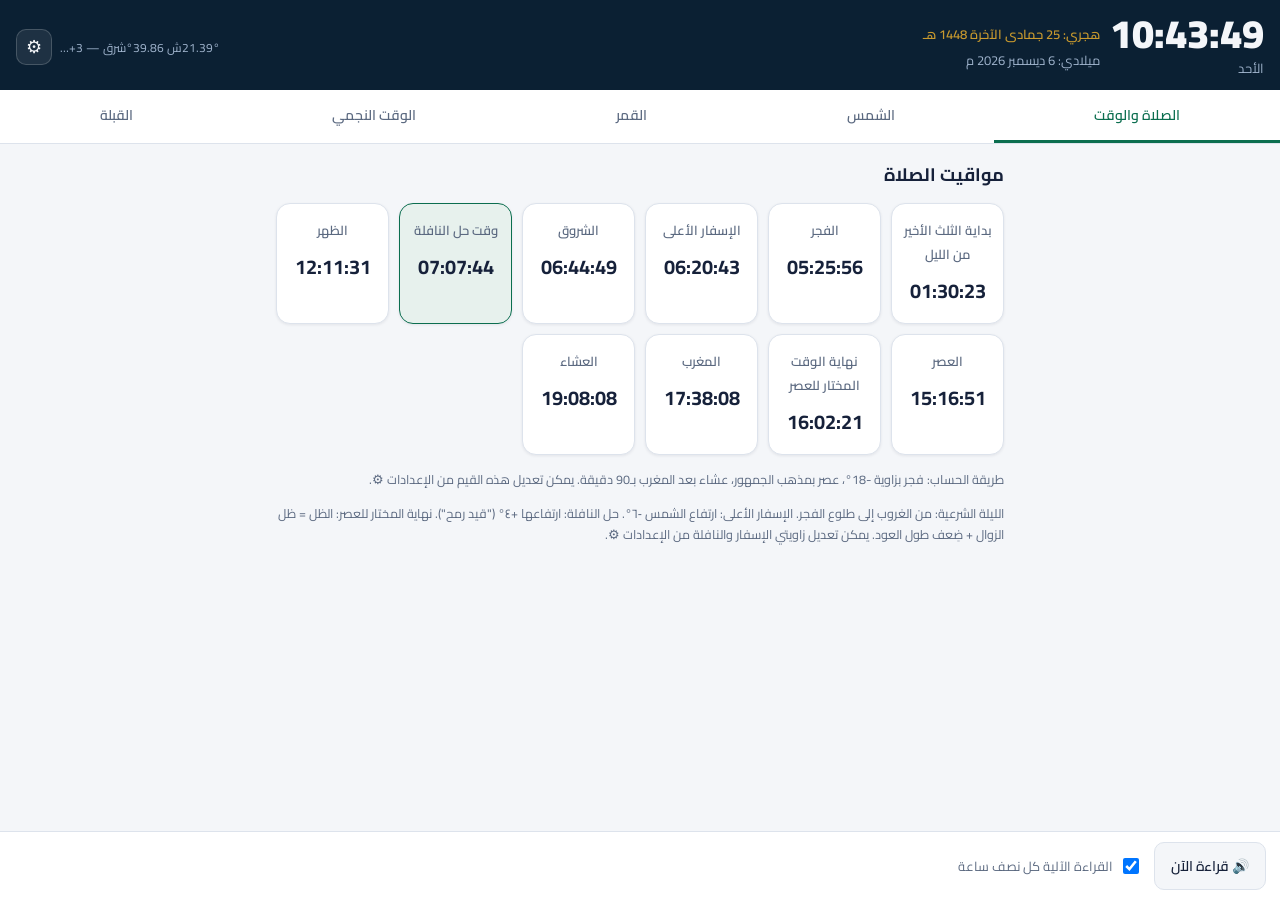
==== index.html @ d1605972 "Adopt true/sidereal zodiac sign, reorder sun/moon/prayer/qibla fields Per user feedback comparing ag" ====
<!doctype html>
<html lang="ar" dir="rtl">
<head>
<meta charset="utf-8">
<meta name="viewport" content="width=device-width, initial-scale=1, viewport-fit=cover">
<meta name="theme-color" content="#0b2033">
<title>الحاسبة الفلكية الشرعية</title>
<link rel="manifest" href="manifest.webmanifest">
<link rel="icon" href="public/icon-512.png" sizes="512x512" type="image/png">
<link rel="icon" href="public/icon-192.png" sizes="192x192" type="image/png">
<link rel="icon" href="public/icon.svg" type="image/svg+xml">
<link rel="apple-touch-icon" href="public/icon-192.png">
<link rel="preconnect" href="https://fonts.googleapis.com">
<link rel="preconnect" href="https://fonts.gstatic.com" crossorigin>
<link href="https://fonts.googleapis.com/css2?family=Cairo:wght@400;600;700;900&display=swap" rel="stylesheet">
<link rel="stylesheet" href="src/ui/styles.css">
</head>
<body>

<header class="app-header">
  <div class="clock-block">
    <div id="clockNow" class="clock-now">--:--:--</div>
    <div id="weekdayNow" class="weekday-now">—</div>
  </div>
  <div class="dates-block">
    <div id="hijriNow" class="date-line hijri">هجري: —</div>
    <div id="gregorianNow" class="date-line gregorian">ميلادي: —</div>
  </div>
  <div class="header-actions">
    <div id="locationSummary" class="location-summary" data-i18n-attr="title:header.locationTitle" title="الموقع الحالي">—</div>
    <button id="btnSettings" class="icon-btn" data-i18n-attr="aria-label:header.settingsTitle,title:header.settingsTitle" aria-label="الإعدادات" title="الإعدادات">⚙</button>
  </div>
</header>

<nav class="tabs" role="tablist">
  <button class="tab-btn active" data-tab="tab-time" role="tab" aria-selected="true" data-i18n="tabs.time">الصلاة والوقت</button>
  <button class="tab-btn" data-tab="tab-sun" role="tab" aria-selected="false" data-i18n="tabs.sun">الشمس</button>
  <button class="tab-btn" data-tab="tab-moon" role="tab" aria-selected="false" data-i18n="tabs.moon">القمر</button>
  <button class="tab-btn" data-tab="tab-sidereal" role="tab" aria-selected="false" data-i18n="tabs.sidereal">الوقت النجمي</button>
  <button class="tab-btn" data-tab="tab-qibla" role="tab" aria-selected="false" data-i18n="tabs.qibla">القبلة</button>
</nav>

<main>

  <section id="tab-time" class="tab-panel active">
    <h2 class="panel-title" data-i18n="prayer.panelTitle">مواقيت الصلاة</h2>
    <div id="prayerGrid" class="prayer-grid">
      <div class="prayer-card" data-k="lastThird"><span class="pname" data-i18n="prayer.lastThirdLabel">بداية الثلث الأخير من الليل</span><span class="ptime">—</span></div>
      <div class="prayer-card" data-k="fajr"><span class="pname" data-i18n="prayer.fajr">الفجر</span><span class="ptime">—</span></div>
      <div class="prayer-card" data-k="isfarAla"><span class="pname" data-i18n="prayer.isfarAlaLabel">الإسفار الأعلى</span><span class="ptime">—</span></div>
      <div class="prayer-card" data-k="sunrise"><span class="pname" data-i18n="prayer.sunrise">الشروق</span><span class="ptime">—</span></div>
      <div class="prayer-card" data-k="nafl"><span class="pname" data-i18n="prayer.naflLabel">وقت حل النافلة</span><span class="ptime">—</span></div>
      <div class="prayer-card" data-k="dhuhr"><span class="pname" data-i18n="prayer.dhuhr">الظهر</span><span class="ptime">—</span></div>
      <div class="prayer-card" data-k="asr"><span class="pname" data-i18n="prayer.asr">العصر</span><span class="ptime">—</span></div>
      <div class="prayer-card" data-k="asrMukhtarEnd"><span class="pname" data-i18n="prayer.asrMukhtarEndLabel">نهاية الوقت المختار للعصر</span><span class="ptime">—</span></div>
      <div class="prayer-card" data-k="maghrib"><span class="pname" data-i18n="prayer.maghrib">المغرب</span><span class="ptime">—</span></div>
      <div class="prayer-card" data-k="isha"><span class="pname" data-i18n="prayer.isha">العشاء</span><span class="ptime">—</span></div>
    </div>
    <p class="hint" id="prayerHintText">—</p>
    <p class="hint" data-i18n="prayer.extraHint">الليلة الشرعية: من الغروب إلى طلوع الفجر. الإسفار الأعلى: ارتفاع الشمس ‑٦°. حل النافلة: ارتفاعها +٤° ("قيد رمح"). نهاية المختار للعصر: الظل = ظل الزوال + ضِعف طول العود. يمكن تعديل زاويتي الإسفار والنافلة من الإعدادات ⚙.</p>
  </section>

  <section id="tab-sun" class="tab-panel">
    <h2 class="panel-title" data-i18n="sun.panelTitle">بيانات الشمس</h2>

    <div class="data-group">
      <h3 data-i18n="sun.eclGroupTitle">الإحداثيات البروجية (السماوية)</h3>
      <div class="kv"><span data-i18n="common.eclLon">الطول البروجي</span><b data-f="sun.ecl.lon">—</b></div>
      <div class="kv"><span data-i18n="common.distFromEarth">البعد عن الأرض</span><b data-f="sun.ecl.dist">—</b></div>
    </div>

    <div class="data-group">
      <h3 data-i18n="common.zodiacGroupTitle">البرج والمنزلة</h3>
      <div class="kv"><span data-i18n="common.degreeInSignLabel">الدرجة في البرج</span><b data-f="sun.zodiacDeg">—</b></div>
      <div class="kv"><span data-i18n="common.zodiacSignLabel">البرج</span><b data-f="sun.zodiacSign">—</b></div>
      <div class="kv"><span data-i18n="common.degreeInManzilLabel">الدرجة في المنزلة</span><b data-f="sun.manzilDeg">—</b></div>
      <div class="kv"><span data-i18n="common.manzilLabel">المنزلة</span><b data-f="sun.manzil">—</b></div>
    </div>

    <div class="data-group">
      <h3 data-i18n="common.eqGroupTitle">الإحداثيات الاستوائية</h3>
      <div class="kv"><span data-i18n="common.ra">المطلع المستقيم</span><b data-f="sun.eq.ra">—</b></div>
      <div class="kv"><span data-i18n="common.dec">الميل</span><b data-f="sun.eq.dec">—</b></div>
    </div>

    <div class="data-group">
      <h3 data-i18n="common.hzGroupTitle">الإحداثيات الأفقية (الآن)</h3>
      <div class="kv"><span data-i18n="common.altitude">الارتفاع</span><b data-f="sun.hz.alt">—</b></div>
      <div class="kv"><span data-i18n="common.azimuth">السمت</span><b data-f="sun.hz.az">—</b></div>
      <div class="kv"><span data-i18n="common.hourAngle">الزاوية الساعية</span><b data-f="sun.hz.ha">—</b></div>
    </div>

    <div class="data-group">
      <h3 data-i18n="sun.rtsGroupTitle">الشروق والزوال والغروب</h3>
      <div class="kv"><span data-i18n="common.rise">الشروق</span><b data-f="sun.rts.rise">—</b></div>
      <div class="kv"><span data-i18n="common.transit">الزوال</span><b data-f="sun.rts.transit">—</b></div>
      <div class="kv"><span data-i18n="common.set">الغروب</span><b data-f="sun.rts.set">—</b></div>
    </div>

    <div class="data-group">
      <h3 id="sunShadowGroupTitle">—</h3>
      <div class="kv"><span data-i18n="sun.shadowZawalLabel">ظل الزوال</span><b data-f="sun.shadowZawal">—</b></div>
      <div class="kv"><span data-i18n="sun.shadowNowLabel">ظل الوقت الحالي</span><b data-f="sun.shadowNow">—</b></div>
      <div class="kv"><span data-i18n="sun.shadowAzimuthNowLabel">سمت الظل الآن</span><b data-f="sun.shadowAzimuthNow">—</b></div>
    </div>

    <div class="data-group">
      <h3 data-i18n="sun.dayNightGroupTitle">طول النهار والليل</h3>
      <div class="kv"><span data-i18n="sun.dayLenLabel">طول النهار</span><b data-f="sun.dayLen">—</b></div>
      <div class="kv"><span data-i18n="sun.nightLenLabel">طول الليل</span><b data-f="sun.nightLen">—</b></div>
    </div>
  </section>

  <section id="tab-moon" class="tab-panel">
    <h2 class="panel-title" data-i18n="moon.panelTitle">بيانات القمر</h2>

    <div class="data-group">
      <h3 data-i18n="moon.eclGroupTitle">الإحداثيات البروجية</h3>
      <div class="kv"><span data-i18n="common.eclLon">الطول البروجي</span><b data-f="moon.ecl.lon">—</b></div>
      <div class="kv"><span data-i18n="moon.eclLatLabel">العرض البروجي</span><b data-f="moon.ecl.lat">—</b></div>
    </div>

    <div class="data-group">
      <h3 data-i18n="common.zodiacGroupTitle">البرج والمنزلة</h3>
      <div class="kv"><span data-i18n="common.degreeInSignLabel">الدرجة في البرج</span><b data-f="moon.zodiacDeg">—</b></div>
      <div class="kv"><span data-i18n="common.zodiacSignLabel">البرج</span><b data-f="moon.zodiacSign">—</b></div>
      <div class="kv"><span data-i18n="common.degreeInManzilLabel">الدرجة في المنزلة</span><b data-f="moon.manzilDeg">—</b></div>
      <div class="kv"><span data-i18n="common.manzilLabel">المنزلة</span><b data-f="moon.manzil">—</b></div>
    </div>

    <div class="data-group">
      <h3 data-i18n="common.eqGroupTitle">الإحداثيات الاستوائية</h3>
      <div class="kv"><span data-i18n="common.ra">المطلع المستقيم</span><b data-f="moon.eq.ra">—</b></div>
      <div class="kv"><span data-i18n="common.dec">الميل</span><b data-f="moon.eq.dec">—</b></div>
    </div>

    <div class="data-group">
      <h3 data-i18n="common.hzGroupTitle">الإحداثيات الأفقية (الآن)</h3>
      <div class="kv"><span data-i18n="common.altitude">الارتفاع</span><b data-f="moon.hz.alt">—</b></div>
      <div class="kv"><span data-i18n="common.azimuth">السمت</span><b data-f="moon.hz.az">—</b></div>
      <div class="kv"><span data-i18n="common.hourAngle">الزاوية الساعية</span><b data-f="moon.hz.ha">—</b></div>
    </div>

    <div class="data-group">
      <h3 data-i18n="moon.rtsGroupTitle">الشروق والعبور والغروب</h3>
      <div class="kv"><span data-i18n="common.rise">الشروق</span><b data-f="moon.rts.rise">—</b></div>
      <div class="kv"><span data-i18n="moon.transit">العبور</span><b data-f="moon.rts.transit">—</b></div>
      <div class="kv"><span data-i18n="common.set">الغروب</span><b data-f="moon.rts.set">—</b></div>
    </div>

    <div class="data-group">
      <h3 data-i18n="moon.miscGroupTitle">المطال والعمر والبعد والطور</h3>
      <div class="kv"><span data-i18n="moon.elongLabel">المطال (عن الشمس)</span><b data-f="moon.elong">—</b></div>
      <div class="kv"><span data-i18n="moon.ageLabel">العمر</span><b data-f="moon.age">—</b></div>
      <div class="kv"><span data-i18n="common.distFromEarth">البعد عن الأرض</span><b data-f="moon.dist">—</b></div>
      <div class="kv"><span data-i18n="moon.phaseLabel">الطور الحالي</span><b data-f="moon.phase">—</b></div>
      <div class="kv"><span data-i18n="moon.illumLabel">نسبة الإضاءة</span><b data-f="moon.illum">—</b></div>
    </div>

    <div class="data-group">
      <h3 data-i18n="moon.nextNewGroupTitle">الاقتران القادم (المحاق)</h3>
      <div class="kv"><span data-i18n="moon.nextNewUtcLabel">بالتوقيت العالمي UTC</span><b data-f="moon.nextNewUtc">—</b></div>
      <div class="kv"><span data-i18n="moon.nextNewLocalLabel">بالتوقيت المحلي</span><b data-f="moon.nextNewLocal">—</b></div>
    </div>
  </section>

  <section id="tab-sidereal" class="tab-panel">
    <h2 class="panel-title" data-i18n="sidereal.panelTitle">الوقت النجمي</h2>
    <div class="data-group">
      <div class="kv"><span data-i18n="sidereal.gst0Label">GST0 — الوقت النجمي بغرينتش عند 0 سا عالمي</span><b data-f="sid.gst0">—</b></div>
      <div class="kv"><span data-i18n="sidereal.gstLabel">GST — الوقت النجمي بغرينتش الآن</span><b data-f="sid.gst">—</b></div>
      <div class="kv"><span data-i18n="sidereal.lstLabel">LST — الوقت النجمي المحلي</span><b data-f="sid.lst">—</b></div>
    </div>
    <p class="hint" data-i18n="sidereal.hint">GST0 يُحسب عند منتصف الليل بالتوقيت العالمي لليوم الحالي، وGST هو امتداده الدائر مع الزمن الآن بغرينتش، وLST هو GST مضافا إليه خط طول موقعكم شرقا (بالساعات).</p>
  </section>

  <section id="tab-qibla" class="tab-panel">
    <h2 class="panel-title" data-i18n="qibla.panelTitle">اتجاه القبلة</h2>

    <div class="data-group">
      <h3 data-i18n="qibla.azimuthGroupTitle">سمت القبلة من موقعكم</h3>
      <div class="kv"><span data-i18n="qibla.azimuthLabel">سمت القبلة</span><b data-f="qibla.azimuth">—</b></div>
      <div class="kv"><span data-i18n="qibla.directionLabel">جهة القبلة</span><b data-f="qibla.direction">—</b></div>
    </div>

    <div class="data-group">
      <h3 data-i18n="qibla.alignmentGroupTitle">محاذاة الشمس أو الظل للقبلة اليوم</h3>
      <div class="kv"><span data-i18n="qibla.altitudeAtFacingLabel">ارتفاع الشمس عند الاستقبال</span><b data-f="qibla.altitudeAtFacing">—</b></div>
      <div class="kv"><span data-i18n="qibla.sunTowardLabel">وقت اتجاه الشمس نحو القبلة</span><b data-f="qibla.sunToward">—</b></div>
      <div class="kv"><span data-i18n="qibla.shadowTowardLabel">وقت اتجاه الظل نحو القبلة</span><b data-f="qibla.shadowToward">—</b></div>
    </div>
    <p class="hint" data-i18n="qibla.hint">سمت القبلة محسوب بالصيغة الكروية الدقيقة (دائرة عظمى)، لا بخط مستقيم على خريطة مسطَّحة. محاذاة الظل تعني أن ظل أي عمود عمودي يشير تماما نحو القبلة في تلك اللحظة؛ ومحاذاة الشمس تعني أنها هي نفسها في اتجاه القبلة تماما. قد لا تقع إحداهما أو كلتاهما في بعض الأيام بحسب خط العرض والفصل.</p>
  </section>

</main>

<footer class="app-footer">
  <button id="btnSpeakNow" class="action-btn" data-i18n="footer.speakNow">🔊 قراءة الآن</button>
  <label class="switch-label">
    <input type="checkbox" id="chkAutoRead" checked>
    <span data-i18n="footer.autoRead">القراءة الآلية كل نصف ساعة</span>
  </label>
  <span id="readerStatus" class="reader-status"></span>
</footer>

<!-- نافذة الإعدادات -->
<div id="settingsModal" class="modal-overlay hidden">
  <div class="modal-box">
    <h2 data-i18n="settings.title">الإعدادات</h2>

    <h3 data-i18n="settings.languageHeading">اللغة</h3>
    <div class="radio-row">
      <label><input type="radio" name="uiLang" value="ar" checked> العربية</label>
      <label><input type="radio" name="uiLang" value="fr"> Français</label>
    </div>

    <h3 data-i18n="settings.locationHeading">الموقع الجغرافي</h3>
    <div class="radio-row">
      <label><input type="radio" name="locMode" value="auto" checked> <span data-i18n="settings.locModeAuto">تحديد تلقائي</span></label>
      <label><input type="radio" name="locMode" value="manual"> <span data-i18n="settings.locModeManual">إدخال يدوي</span></label>
    </div>

    <div id="locAutoBlock">
      <button id="btnDetectLocation" class="action-btn" data-i18n="settings.detectLocationBtn">📍 تحديد الموقع تلقائيا</button>
      <p id="autoLocResult" class="hint"></p>
    </div>

    <div id="locManualBlock" class="hidden">
      <div class="field-row">
        <label data-i18n="settings.latLabel">خط العرض (شمالا +، جنوبا -)</label>
        <div class="signed-input-row">
          <button type="button" class="sign-toggle" data-for="inLat" aria-label="تبديل موجب/سالب">+</button>
          <input type="text" inputmode="decimal" pattern="-?[0-9]*\.?[0-9]*" class="signed-decimal" id="inLat" value="21.3891">
        </div>
      </div>
      <div class="field-row">
        <label data-i18n="settings.lonLabel">خط الطول (شرقا +، غربا -)</label>
        <div class="signed-input-row">
          <button type="button" class="sign-toggle" data-for="inLon" aria-label="تبديل موجب/سالب">+</button>
          <input type="text" inputmode="decimal" pattern="-?[0-9]*\.?[0-9]*" class="signed-decimal" id="inLon" value="39.8579">
        </div>
      </div>
    </div>

    <!-- المنطقة الزمنية: قسم مستقل تماما عن قسم الموقع الجغرافي أعلاه (تلقائيا كان أو يدويا) -
         تُضبط دائما يدويا هنا بصرف النظر عن نجاح أو فشل تحديد الموقع تلقائيا، بناء على طلب
         صريح بفصل الاثنين؛ انظر التعليق في app.js عند applyDetectedPosition(). -->
    <h3 data-i18n="settings.tzHeading">المنطقة الزمنية</h3>
    <p class="hint" data-i18n="settings.tzIndependenceHint">تُضبط المنطقة الزمنية دائما يدويا هنا، بشكل مستقل تماما عن تحديد الموقع الجغرافي (تلقائيا كان أو يدويا) أعلاه.</p>
    <div class="radio-row">
      <label><input type="radio" name="tzMode" value="tz" checked> <span data-i18n="settings.tzModeTz">منطقة زمنية (تراعي التوقيت الصيفي تلقائيا)</span></label>
      <label><input type="radio" name="tzMode" value="offset"> <span data-i18n="settings.tzModeOffset">إزاحة ثابتة عن UTC</span></label>
    </div>
    <div class="field-row" id="tzSelectRow">
      <label data-i18n="settings.tzSelectLabel">المنطقة الزمنية</label>
      <select id="inTz"></select>
    </div>
    <div class="field-row hidden" id="tzOffsetRow">
      <label data-i18n="settings.tzOffsetLabel">الإزاحة عن UTC بالساعات</label>
      <div class="signed-input-row">
        <button type="button" class="sign-toggle" data-for="inTzOffset" aria-label="تبديل موجب/سالب">+</button>
        <input type="text" inputmode="decimal" pattern="-?[0-9]*\.?[0-9]*" class="signed-decimal" id="inTzOffset" value="3">
      </div>
    </div>

    <div class="field-row">
      <label data-i18n="settings.gnomonLabel">طول عود الظل (سم)</label>
      <input type="number" id="inGnomon" step="1" value="60">
    </div>

    <h3 data-i18n="settings.prayerHeading">مواقيت الصلاة</h3>
    <div class="field-row">
      <label data-i18n="settings.fajrAngleLabel">زاوية الفجر (تحت الأفق)</label>
      <div class="signed-input-row">
        <button type="button" class="sign-toggle" data-for="inFajrAngle" aria-label="تبديل موجب/سالب">−</button>
        <input type="text" inputmode="decimal" pattern="-?[0-9]*\.?[0-9]*" class="signed-decimal" id="inFajrAngle" value="-18">
      </div>
    </div>
    <div class="field-row">
      <label data-i18n="settings.asrMethodLabel">مذهب العصر</label>
      <select id="inAsrFactor">
        <option value="1" selected data-i18n="prayer.asrOptionJumhur">الجمهور (الشافعية/المالكية/الحنابلة)</option>
        <option value="2" data-i18n="prayer.asrOptionHanafi">الحنفية</option>
      </select>
    </div>
    <div class="radio-row">
      <label><input type="radio" name="ishaMode" value="offsetAfterMaghrib" checked> <span data-i18n="settings.ishaModeOffset">العشاء بعد المغرب بعدد دقائق</span></label>
      <label><input type="radio" name="ishaMode" value="angle"> <span data-i18n="settings.ishaModeAngle">العشاء بزاوية فلكية</span></label>
    </div>
    <div class="field-row" id="ishaOffsetRow">
      <label data-i18n="settings.ishaOffsetLabel">عدد الدقائق بعد المغرب</label>
      <input type="number" id="inIshaOffset" step="1" value="90">
    </div>
    <div class="field-row hidden" id="ishaAngleRow">
      <label data-i18n="settings.ishaAngleLabel">زاوية العشاء (تحت الأفق)</label>
      <div class="signed-input-row">
        <button type="button" class="sign-toggle" data-for="inIshaAngle" aria-label="تبديل موجب/سالب">−</button>
        <input type="text" inputmode="decimal" pattern="-?[0-9]*\.?[0-9]*" class="signed-decimal" id="inIshaAngle" value="-18">
      </div>
    </div>
    <div class="field-row">
      <label data-i18n="settings.isfarAngleLabel">زاوية الإسفار الأعلى (تحت الأفق)</label>
      <div class="signed-input-row">
        <button type="button" class="sign-toggle" data-for="inIsfarAngle" aria-label="تبديل موجب/سالب">−</button>
        <input type="text" inputmode="decimal" pattern="-?[0-9]*\.?[0-9]*" class="signed-decimal" id="inIsfarAngle" value="-6">
      </div>
    </div>
    <div class="field-row">
      <label data-i18n="settings.naflAltitudeLabel">ارتفاع حل النافلة ("قيد رمح")</label>
      <input type="number" id="inNaflAltitude" step="0.5" value="4">
    </div>

    <h3 data-i18n="settings.voiceHeading">القارئ الصوتي</h3>
    <div class="field-row">
      <label data-i18n="settings.voiceSelectLabel">صوت القراءة</label>
      <select id="inVoice"></select>
    </div>
    <div class="field-row">
      <label data-i18n="settings.rateLabel">سرعة النطق</label>
      <input type="range" id="inRate" min="0.5" max="1.5" step="0.05" value="0.95">
    </div>
    <button type="button" id="btnTestVoice" class="action-btn" data-i18n="settings.testVoiceBtn">🔊 تجربة الصوت</button>
    <p class="hint" data-i18n="settings.voiceHint">جودة النطق تعتمد على الصوت العربي المثبَّت على جهازكم لا على التطبيق نفسه - إن توفر أكثر من صوت عربي جرّبوها هنا واختاروا الأوضح. تقليل السرعة قد يحسّن وضوح بعض الأصوات.</p>

    <div class="modal-actions">
      <button id="btnSaveSettings" class="action-btn primary" data-i18n="settings.save">حفظ</button>
      <button id="btnCloseSettings" class="action-btn" data-i18n="settings.close">إغلاق</button>
    </div>
  </div>
</div>

<script type="module" src="src/ui/app.js"></script>
</body>
</html>
---- src/ui/styles.css ----
:root {
  --bg: #f4f6f9;
  --bg-elevated: #ffffff;
  --text: #16213a;
  --text-muted: #5b6980;
  --accent: #0b6e4f;
  --accent-contrast: #ffffff;
  --border: #dde3ec;
  --header-bg: #0b2033;
  --header-text: #f4f6f9;
  --header-muted: #9fb3cc;
  --card-shadow: 0 1px 3px rgba(20, 30, 50, 0.08);
  --danger: #b3261e;
  --gold: #c99a2e;
}

@media (prefers-color-scheme: dark) {
  :root:not([data-theme="light"]) {
    --bg: #0d1420;
    --bg-elevated: #152033;
    --text: #e8edf6;
    --text-muted: #93a3bd;
    --accent: #2fb380;
    --accent-contrast: #06130c;
    --border: #243049;
    --header-bg: #070e18;
    --header-text: #e8edf6;
    --header-muted: #7f93b3;
    --card-shadow: 0 1px 3px rgba(0, 0, 0, 0.4);
    --gold: #e0b94a;
    color-scheme: dark;
  }
}

/* اختيار صريح للوضع الداكن (مثلا من مضيف يستضيف الصفحة ويتحكم بالسمة) يتفوق على تفضيل النظام */
:root[data-theme="dark"] {
  --bg: #0d1420;
  --bg-elevated: #152033;
  --text: #e8edf6;
  --text-muted: #93a3bd;
  --accent: #2fb380;
  --accent-contrast: #06130c;
  --border: #243049;
  --header-bg: #070e18;
  --header-text: #e8edf6;
  --header-muted: #7f93b3;
  --card-shadow: 0 1px 3px rgba(0, 0, 0, 0.4);
  --gold: #e0b94a;
  color-scheme: dark;
}

* { box-sizing: border-box; }

html, body {
  margin: 0;
  padding: 0;
  background: var(--bg);
  color: var(--text);
  font-family: 'Cairo', 'Tahoma', 'Segoe UI', sans-serif;
  -webkit-tap-highlight-color: transparent;
}

body {
  padding-bottom: calc(72px + env(safe-area-inset-bottom, 0px)); /* مساحة للشريط السفلي الثابت */
  min-height: 100vh;
}

h2, h3 { margin: 0 0 .5em; }

.app-header {
  background: var(--header-bg);
  color: var(--header-text);
  padding: 14px 16px 10px;
  display: flex;
  flex-wrap: wrap;
  align-items: center;
  gap: 10px;
  position: sticky;
  top: env(safe-area-inset-top, 0px);
  z-index: 20;
}

.clock-block { display: flex; flex-direction: column; align-items: flex-start; min-width: 140px; }
.clock-now { font-size: clamp(28px, 7vw, 40px); font-weight: 900; line-height: 1; font-variant-numeric: tabular-nums; }
.weekday-now { color: var(--header-muted); font-size: 13px; margin-top: 2px; }

.dates-block { display: flex; flex-direction: column; gap: 2px; font-size: 13px; color: var(--header-muted); flex: 1; min-width: 160px; }
.dates-block .date-line.hijri { color: var(--gold); font-weight: 600; }

.header-actions { display: flex; align-items: center; gap: 8px; margin-inline-start: auto; }
.location-summary {
  font-size: 12px;
  color: var(--header-muted);
  max-width: 160px;
  overflow: hidden;
  text-overflow: ellipsis;
  white-space: nowrap;
}
.icon-btn {
  background: rgba(255,255,255,.08);
  border: 1px solid rgba(255,255,255,.18);
  color: var(--header-text);
  border-radius: 10px;
  width: 36px;
  height: 36px;
  font-size: 18px;
  cursor: pointer;
}
.icon-btn:hover { background: rgba(255,255,255,.16); }

.tabs {
  display: flex;
  overflow-x: auto;
  background: var(--bg-elevated);
  border-bottom: 1px solid var(--border);
  position: sticky;
  top: env(safe-area-inset-top, 0px);
  z-index: 10;
  scrollbar-width: none;
}
.tabs::-webkit-scrollbar { display: none; }
.tab-btn {
  flex: 1 0 auto;
  white-space: nowrap;
  padding: 12px 16px;
  background: none;
  border: none;
  border-bottom: 3px solid transparent;
  color: var(--text-muted);
  font-family: inherit;
  font-size: 14px;
  font-weight: 600;
  cursor: pointer;
}
.tab-btn.active { color: var(--accent); border-bottom-color: var(--accent); }

main { padding: 14px 16px 24px; max-width: 760px; margin: 0 auto; }

.tab-panel { display: none; }
.tab-panel.active { display: block; animation: fadeIn .15s ease-in; }
@keyframes fadeIn { from { opacity: 0; } to { opacity: 1; } }

.panel-title { font-size: 18px; font-weight: 700; margin-bottom: 12px; }

.prayer-grid {
  display: grid;
  grid-template-columns: repeat(auto-fit, minmax(100px, 1fr));
  gap: 10px;
  margin-bottom: 14px;
}
.prayer-card {
  background: var(--bg-elevated);
  border: 1px solid var(--border);
  border-radius: 14px;
  padding: 14px 10px;
  text-align: center;
  display: flex;
  flex-direction: column;
  gap: 6px;
  box-shadow: var(--card-shadow);
}
.prayer-card .pname { font-size: 13px; color: var(--text-muted); font-weight: 600; }
.prayer-card .ptime { font-size: 20px; font-weight: 700; font-variant-numeric: tabular-nums; direction: ltr; unicode-bidi: isolate; }
/* بعض بطاقات الوقت (الثلث الأخير، الإسفار الأعلى، النافلة، نهاية المختار للعصر) قد تعرض رسالة
   عربية صرفة بدل وقت فعلي حين لا تقع تلك اللحظة اليوم عند موقع المستخدم - انظر .rtl-value أدناه */
.prayer-card .ptime.rtl-value { font-size: 14px; }
.prayer-card.current { border-color: var(--accent); background: color-mix(in srgb, var(--accent) 10%, var(--bg-elevated)); }

.hint { font-size: 12.5px; color: var(--text-muted); line-height: 1.7; margin-top: 10px; }

.data-group {
  background: var(--bg-elevated);
  border: 1px solid var(--border);
  border-radius: 14px;
  padding: 12px 16px;
  margin-bottom: 12px;
  box-shadow: var(--card-shadow);
}
.data-group h3 {
  font-size: 13px;
  color: var(--accent);
  font-weight: 700;
  margin-bottom: 8px;
  padding-bottom: 6px;
  border-bottom: 1px dashed var(--border);
}
.kv {
  display: flex;
  justify-content: space-between;
  gap: 12px;
  padding: 6px 0;
  font-size: 14px;
}
.kv span { color: var(--text-muted); }
.kv b { font-weight: 700; font-variant-numeric: tabular-nums; text-align: left; direction: ltr; unicode-bidi: isolate; }
/* قيم نصية عربية صرفة (اسم الطور، أو رسالة "لم يقع اليوم"...) تبقى بالاتجاه العادي لا بالعزل
   اللاتيني - قاعدة عامة (لا نُقيِّدها بـ.kv b) لتصلح أيضا لبطاقات .prayer-card .ptime */
.rtl-value { direction: rtl; text-align: right; }

.app-footer {
  position: fixed;
  bottom: 0;
  inset-inline: 0;
  background: var(--bg-elevated);
  border-top: 1px solid var(--border);
  padding: 10px 14px calc(10px + env(safe-area-inset-bottom, 0px));
  display: flex;
  align-items: center;
  gap: 12px;
  flex-wrap: wrap;
  z-index: 20;
}

.action-btn {
  background: var(--bg);
  border: 1px solid var(--border);
  color: var(--text);
  border-radius: 10px;
  padding: 10px 16px;
  font-family: inherit;
  font-size: 14px;
  font-weight: 600;
  cursor: pointer;
}
.action-btn.primary { background: var(--accent); color: var(--accent-contrast); border-color: var(--accent); }
.action-btn:hover { filter: brightness(1.05); }
.action-btn:active { transform: translateY(1px); }

.switch-label { display: flex; align-items: center; gap: 6px; font-size: 13px; color: var(--text-muted); cursor: pointer; }
.switch-label input { width: 16px; height: 16px; }

.reader-status { font-size: 12px; color: var(--text-muted); margin-inline-start: auto; }

.modal-overlay {
  position: fixed; inset: 0;
  background: rgba(5, 10, 20, .55);
  display: flex; align-items: flex-end; justify-content: center;
  z-index: 50;
}
.modal-overlay.hidden { display: none; }
.modal-box {
  background: var(--bg-elevated);
  width: 100%;
  max-width: 480px;
  max-height: 86vh;
  overflow-y: auto;
  border-radius: 20px 20px 0 0;
  padding: 20px;
}
@media (min-width: 560px) {
  .modal-overlay { align-items: center; }
  .modal-box { border-radius: 16px; }
}
.modal-box h3 { margin-top: 18px; font-size: 14px; color: var(--accent); }
.field-row { display: flex; flex-direction: column; gap: 4px; margin-bottom: 10px; }
.field-row label { font-size: 12.5px; color: var(--text-muted); }
.field-row input, .field-row select {
  font-family: inherit;
  font-size: 14px;
  padding: 9px 10px;
  border-radius: 8px;
  border: 1px solid var(--border);
  background: var(--bg);
  color: var(--text);
}
/* حقول الأرقام قد ترث dir="rtl" من الصفحة (في وضع العربية) فيظهر علامة السالب بعد الرقم
   ("18-" بدل "-18") - نفرض LTR داخل الحقل نفسه دائما (القيمة رقمية بحتة بغض النظر عن لغة
   الواجهة)، مع محاذاة يمينية في العربية (لتماشي بصري مع تدفق النموذج RTL) ويسارية في الفرنسية
   (التدفق الطبيعي لنموذج LTR). .signed-decimal حقول نصية (لا type="number") لحقول قد تحتاج
   قيمة سالبة - انظر التعليق في app.js (wireSignedDecimalInput) لسبب تفادي type="number" لها تحديدا. */
html[dir="rtl"] .field-row input[type="number"],
html[dir="rtl"] .field-row input.signed-decimal {
  direction: ltr;
  text-align: right;
}
html[dir="ltr"] .field-row input[type="number"],
html[dir="ltr"] .field-row input.signed-decimal {
  direction: ltr;
  text-align: left;
}

/* صفّ الحقل الذي يرافقه زر "±" (انظر التعليق في app.js لماذا هذا الزر ضروري وليس تزيينا) */
.signed-input-row { display: flex; gap: 6px; align-items: stretch; }
.signed-input-row input { flex: 1 1 auto; min-width: 0; }
.sign-toggle {
  flex: 0 0 auto;
  width: 42px;
  border-radius: 8px;
  border: 1px solid var(--border);
  background: var(--bg);
  color: var(--accent);
  font-size: 18px;
  font-weight: 800;
  font-family: inherit;
  line-height: 1;
  cursor: pointer;
}
.sign-toggle.negative { color: var(--danger); }
.sign-toggle:active { transform: translateY(1px); }
.radio-row { display: flex; gap: 16px; flex-wrap: wrap; margin-bottom: 10px; font-size: 13.5px; }
.radio-row label { display: flex; align-items: center; gap: 6px; cursor: pointer; }
.modal-actions { display: flex; gap: 10px; margin-top: 16px; }
.hidden { display: none !important; }

@media (max-width: 420px) {
  .clock-now { font-size: 30px; }
  .header-actions { order: 3; width: 100%; justify-content: space-between; margin-inline-start: 0; }
}
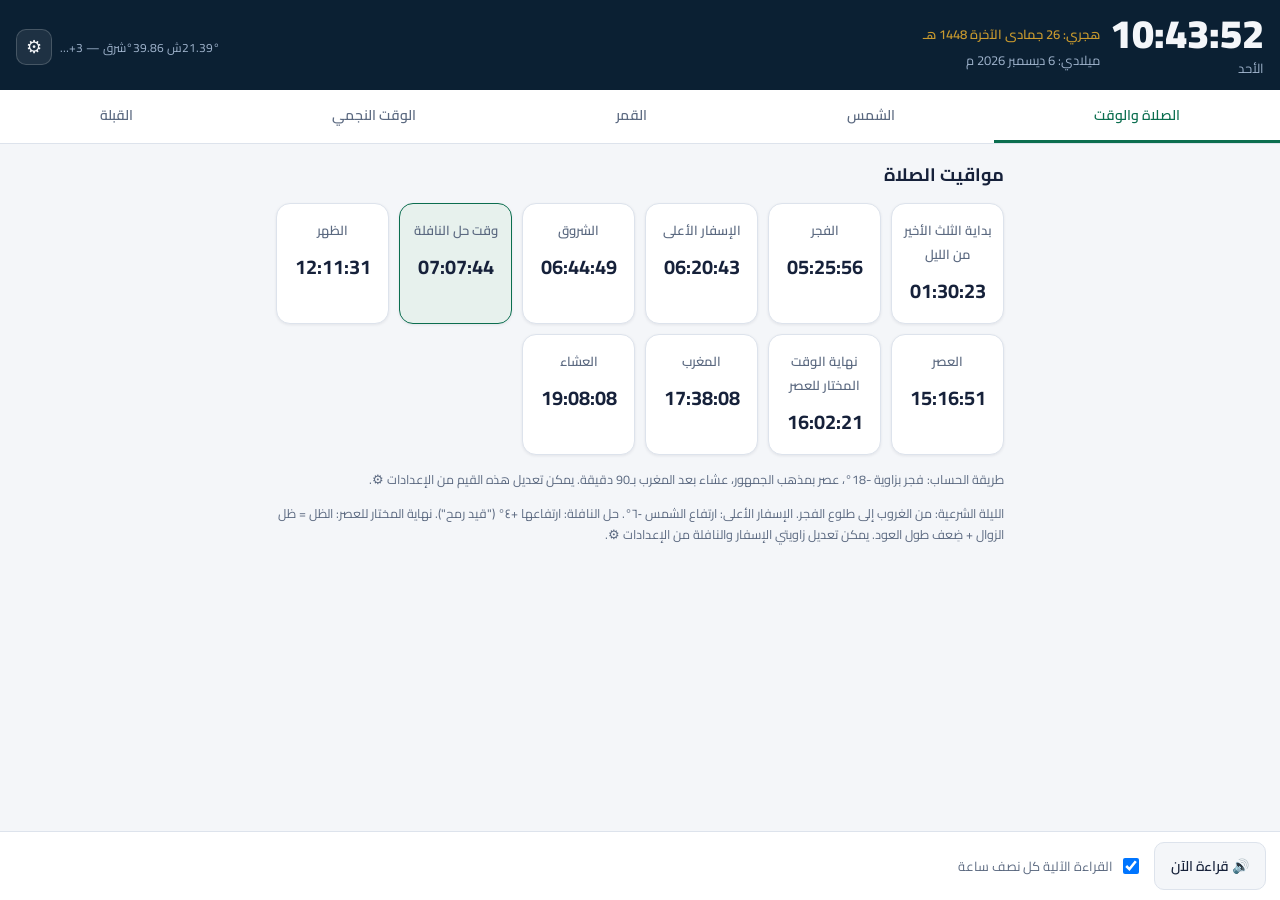
==== commit 07d65f08: "Fix Hijri epoch/RA-wrap bugs, add Hijri method selector, 24h narration, auto-read window Six fixes/f" ====
--- a/index.html
+++ b/index.html
@@ -268,6 +268,14 @@
       <input type="number" id="inGnomon" step="1" value="60">
     </div>
 
+    <h3 data-i18n="settings.hijriHeading">التقويم الهجري</h3>
+    <div class="radio-row">
+      <label><input type="radio" name="hijriMethod" value="kuwaiti" checked> <span data-i18n="settings.hijriMethodKuwaiti">التقويم الكويتي (حسابي جدولي)</span></label>
+      <label><input type="radio" name="hijriMethod" value="ummalqura"> <span data-i18n="settings.hijriMethodUmmAlQura">تقويم أم القرى (الرسمي في السعودية)</span></label>
+      <label><input type="radio" name="hijriMethod" value="astronomical"> <span data-i18n="settings.hijriMethodAstronomical">تقويم فلكي محسوب (اقتران + غروب)</span></label>
+    </div>
+    <p class="hint" data-i18n="settings.hijriMethodHint">التقويم الكويتي حسابي جدولي تقليدي بالتناوب بين شهور 30 و29 يوما، ولا يعتمد على رصد فلكي فعلي. تقويم أم القرى هو التقويم الرسمي المعتمد في المملكة العربية السعودية (متوفر فقط بين عامي 1318 و1500هـ، وخارج هذا المدى يُستخدم التقويم الكويتي تلقائيا بدلا عنه). التقويم الفلكي المحسوب يحسب بداية كل شهر فعليا بناء على لحظة الاقتران الفلكي للقمر وغروب الشمس في موقعكم الجغرافي. اختلاف التاريخ يوما واحدا بين الطرق الثلاث أمر طبيعي ومتوقع وليس خطأ.</p>
+
     <h3 data-i18n="settings.prayerHeading">مواقيت الصلاة</h3>
     <div class="field-row">
       <label data-i18n="settings.fajrAngleLabel">زاوية الفجر (تحت الأفق)</label>
@@ -322,6 +330,16 @@
     <button type="button" id="btnTestVoice" class="action-btn" data-i18n="settings.testVoiceBtn">🔊 تجربة الصوت</button>
     <p class="hint" data-i18n="settings.voiceHint">جودة النطق تعتمد على الصوت العربي المثبَّت على جهازكم لا على التطبيق نفسه - إن توفر أكثر من صوت عربي جرّبوها هنا واختاروا الأوضح. تقليل السرعة قد يحسّن وضوح بعض الأصوات.</p>
 
+    <div class="field-row">
+      <label data-i18n="settings.autoReadStartLabel">بداية نافذة القراءة التلقائية</label>
+      <input type="time" id="inAutoReadStart" value="06:00">
+    </div>
+    <div class="field-row">
+      <label data-i18n="settings.autoReadEndLabel">نهاية نافذة القراءة التلقائية</label>
+      <input type="time" id="inAutoReadEnd" value="00:00">
+    </div>
+    <p class="hint" data-i18n="settings.autoReadWindowHint">تسري على "القراءة الآلية كل نصف ساعة" فقط (زر "قراءة الآن" يعمل دائما بصرف النظر عنها) - تبقى ساكتة خارج هذه النافذة الزمنية بدل القراءة طوال اليوم والليل، وتعاود القراءة تلقائيا عند دخول النافذة من جديد دون أي تدخل. اجعلا الوقتين متساويين لإلغاء القيد والقراءة طوال اليوم.</p>
+
     <div class="modal-actions">
       <button id="btnSaveSettings" class="action-btn primary" data-i18n="settings.save">حفظ</button>
       <button id="btnCloseSettings" class="action-btn" data-i18n="settings.close">إغلاق</button>
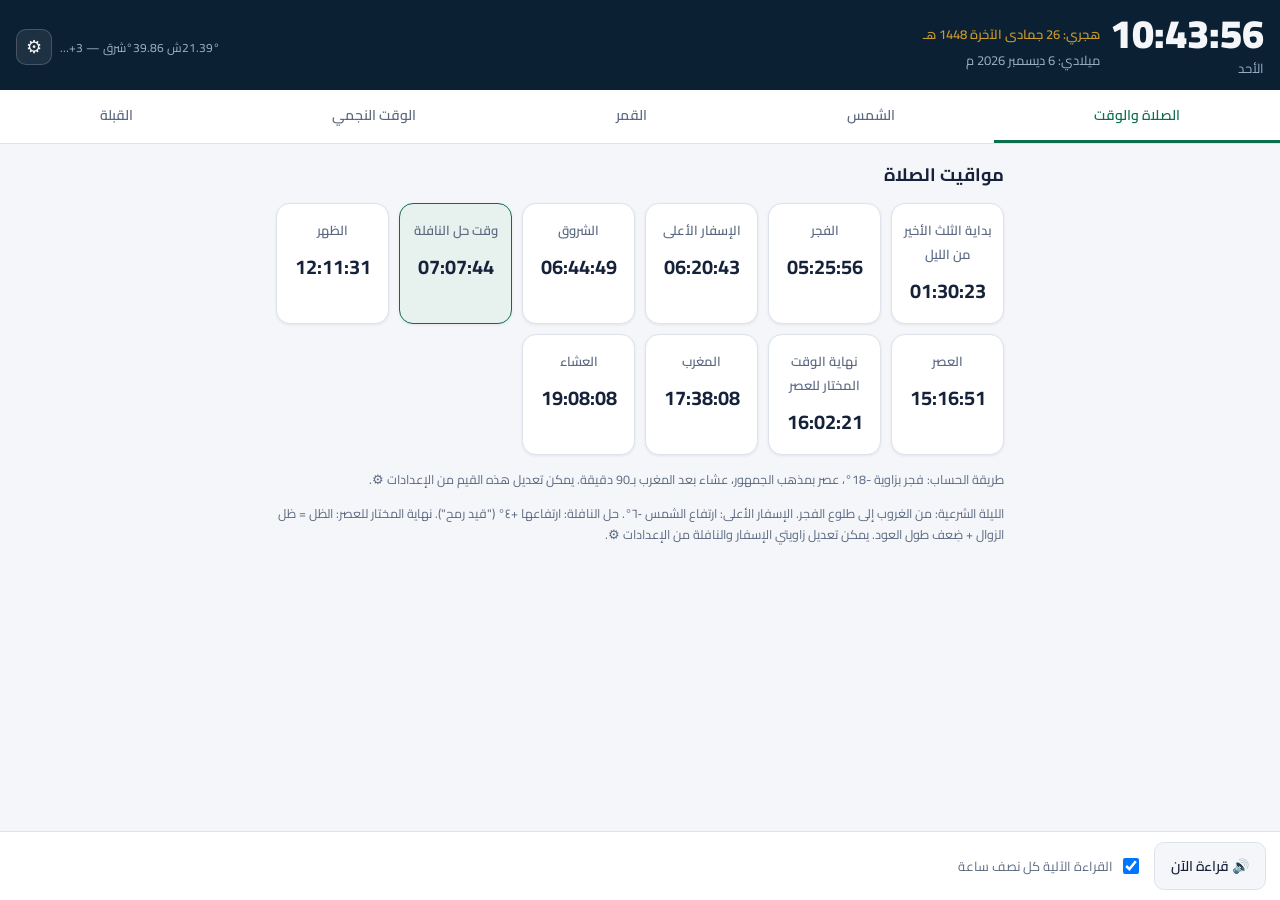
==== commit 3604550d: "Add automatic Adhan at each of the five daily prayer times + Tahajjud alert Requested by the user to" ====
--- a/index.html
+++ b/index.html
@@ -318,6 +318,27 @@
       <input type="number" id="inNaflAltitude" step="0.5" value="4">
     </div>
 
+    <h3 data-i18n="settings.adhanHeading">الأذان</h3>
+    <label class="switch-label">
+      <input type="checkbox" id="inAdhanEnabled" checked>
+      <span data-i18n="settings.adhanEnabledLabel">تفعيل الأذان عند دخول وقت كل صلاة</span>
+    </label>
+    <div class="radio-row">
+      <label><input type="radio" name="adhanChoice" value="makkah" checked> <span data-i18n="settings.adhanChoiceMakkah">أذان الكعبة المشرفة (مكة)</span></label>
+      <label><input type="radio" name="adhanChoice" value="egypt"> <span data-i18n="settings.adhanChoiceEgypt">أذان جمهورية مصر (القاهرة - الشيخ محمد رفعت)</span></label>
+      <label><input type="radio" name="adhanChoice" value="quds"> <span data-i18n="settings.adhanChoiceQuds">أذان القدس (تسجيل من فلسطين)</span></label>
+    </div>
+    <button type="button" id="btnTestAdhan" class="action-btn" data-i18n="settings.testAdhanBtn">🔊 تجربة الأذان المختار</button>
+    <label class="switch-label">
+      <input type="checkbox" id="inTahajjudEnabled" checked>
+      <span data-i18n="settings.tahajjudEnabledLabel">تنبيه أذان سادس للتهجد قبل الفجر</span>
+    </label>
+    <div class="field-row">
+      <label data-i18n="settings.tahajjudOffsetLabel">عدد الدقائق قبل أذان الفجر</label>
+      <input type="number" id="inTahajjudOffset" step="1" min="1" value="60">
+    </div>
+    <p class="hint" data-i18n="settings.adhanHint">يرنّ الأذان المختار تلقائيا عند دخول كل وقت من الأوقات الخمسة (وتنبيه التهجد السادس إن فُعِّل)، بصرف النظر تماما عن نافذة القراءة الآلية أدناه (تلك خاصة بالنطق الآلي كل نصف ساعة فقط، لا بالأذان). يعمل هذا ما دامت الصفحة مفتوحة فعليا على الجهاز - لا يرن والجهاز نائم أو الصفحة مغلقة. ملاحظة: أذان القدس هنا تسجيل عام من فلسطين، لا تسجيل مؤكد من المسجد الأقصى بعينه.</p>
+
     <h3 data-i18n="settings.voiceHeading">القارئ الصوتي</h3>
     <div class="field-row">
       <label data-i18n="settings.voiceSelectLabel">صوت القراءة</label>
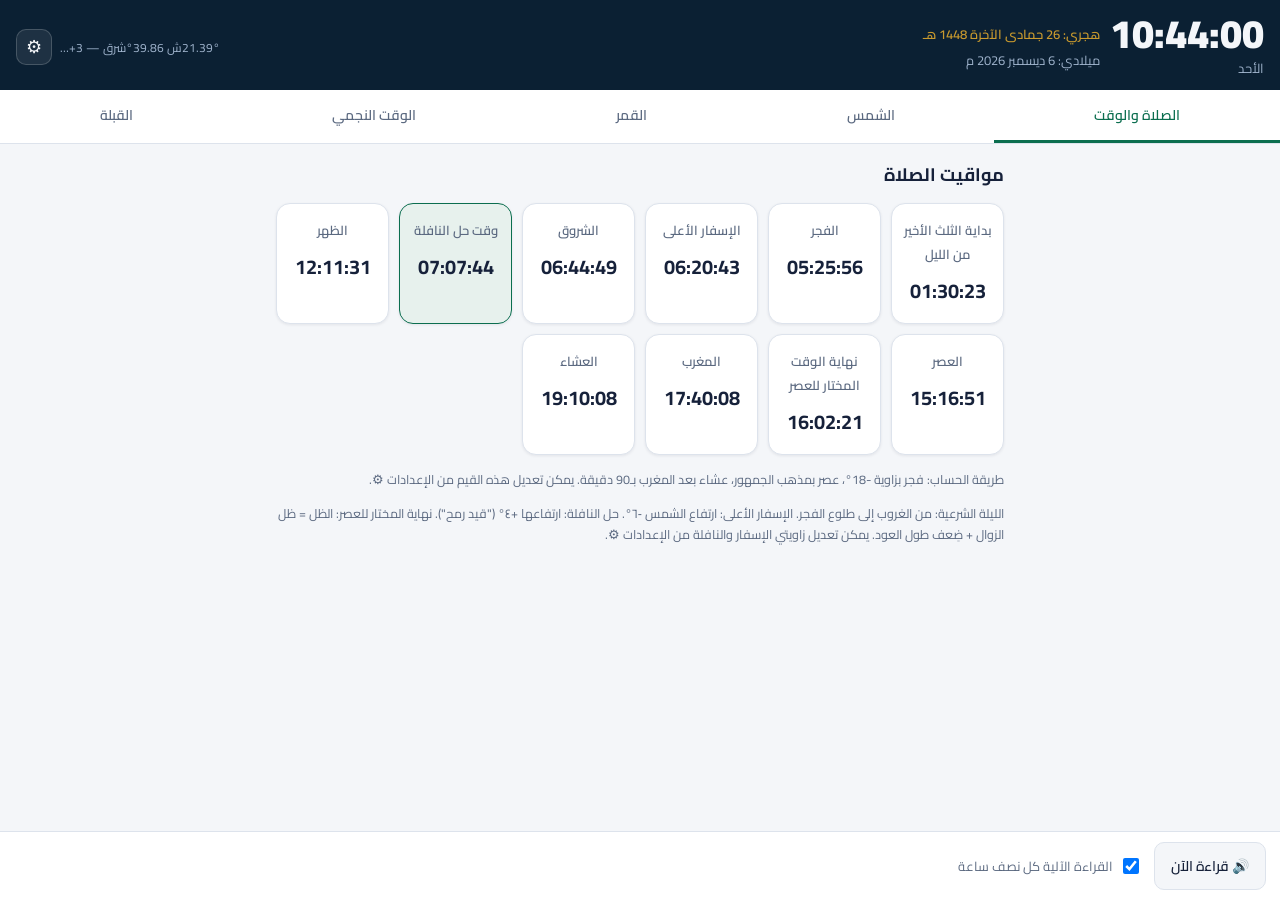
==== commit 0b6a6a93: "Add a configurable Maghrib tamkin margin (default 2 minutes) Requested by the user: the announced Ma" ====
--- a/index.html
+++ b/index.html
@@ -317,6 +317,11 @@
       <label data-i18n="settings.naflAltitudeLabel">ارتفاع حل النافلة ("قيد رمح")</label>
       <input type="number" id="inNaflAltitude" step="0.5" value="4">
     </div>
+    <div class="field-row">
+      <label data-i18n="settings.maghribTamkinLabel">هامش تمكين الغروب (دقائق بعد الغروب الفلكي)</label>
+      <input type="number" id="inMaghribTamkin" step="1" min="0" value="2">
+    </div>
+    <p class="hint" data-i18n="settings.maghribTamkinHint">يؤخَّر إعلان دخول وقت المغرب بهذا القدر بعد الغروب الفلكي الخالص، احتياطا. يتأخر معه وقت العشاء بالتبعية (في وضع "مغرب+دقائق" أدناه)، لكن بداية الثلث الأخير من الليل تبقى محسوبة من الغروب الفلكي الخالص بلا هذا الهامش. اجعلوه صفرا لإلغائه (حساب فلكي خالص).</p>
 
     <h3 data-i18n="settings.adhanHeading">الأذان</h3>
     <label class="switch-label">
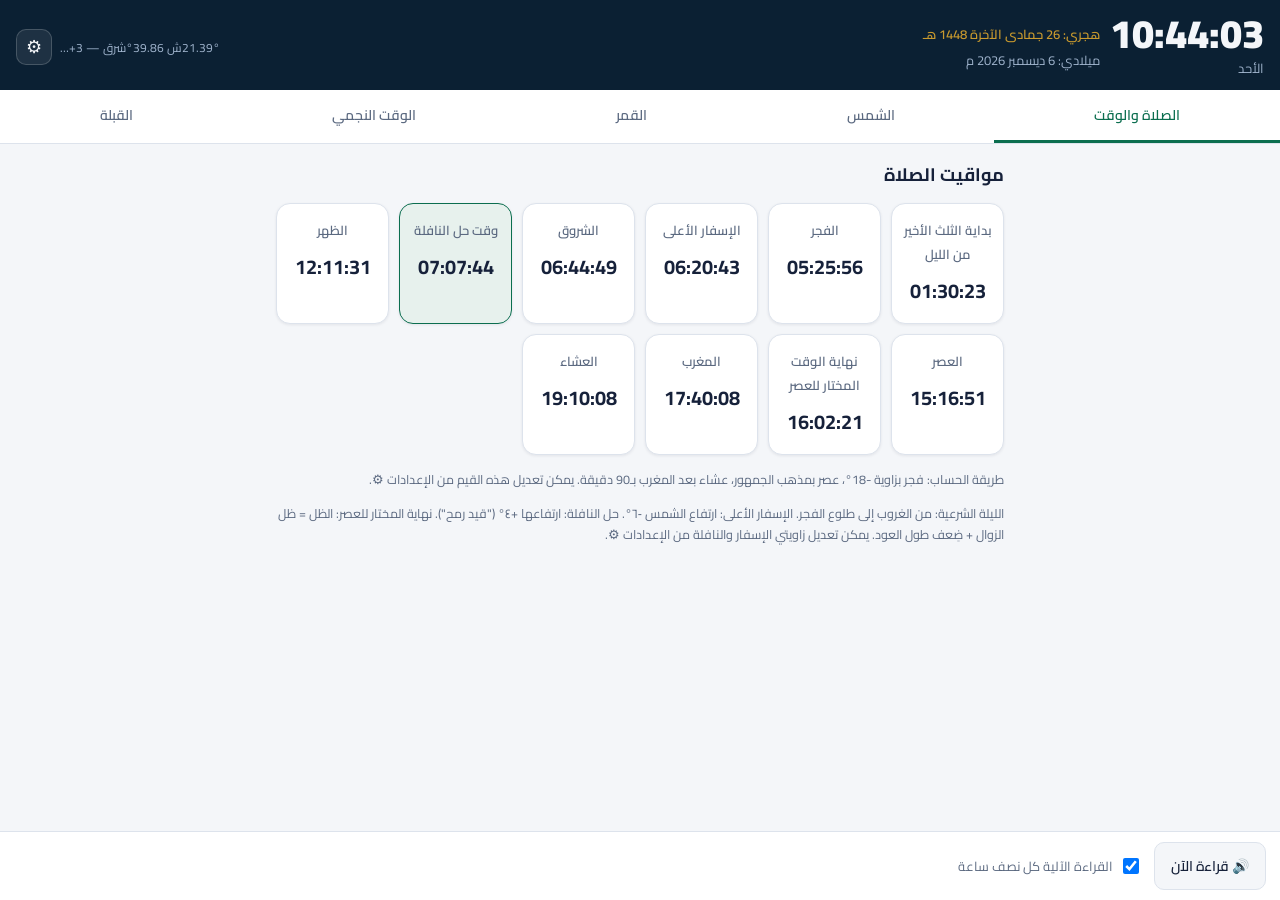
==== commit effffc8b: "Add geocentric/topocentric toggle for Moon coordinates Adds a Settings option to choose how the Moon" ====
--- a/index.html
+++ b/index.html
@@ -115,13 +115,13 @@
     <h2 class="panel-title" data-i18n="moon.panelTitle">بيانات القمر</h2>
 
     <div class="data-group">
-      <h3 data-i18n="moon.eclGroupTitle">الإحداثيات البروجية</h3>
+      <h3 id="moonEclHeading" data-i18n="moon.eclGroupTitle">الإحداثيات البروجية</h3>
       <div class="kv"><span data-i18n="common.eclLon">الطول البروجي</span><b data-f="moon.ecl.lon">—</b></div>
       <div class="kv"><span data-i18n="moon.eclLatLabel">العرض البروجي</span><b data-f="moon.ecl.lat">—</b></div>
     </div>
 
     <div class="data-group">
-      <h3 data-i18n="common.zodiacGroupTitle">البرج والمنزلة</h3>
+      <h3 id="moonZodiacHeading" data-i18n="common.zodiacGroupTitle">البرج والمنزلة</h3>
       <div class="kv"><span data-i18n="common.degreeInSignLabel">الدرجة في البرج</span><b data-f="moon.zodiacDeg">—</b></div>
       <div class="kv"><span data-i18n="common.zodiacSignLabel">البرج</span><b data-f="moon.zodiacSign">—</b></div>
       <div class="kv"><span data-i18n="common.degreeInManzilLabel">الدرجة في المنزلة</span><b data-f="moon.manzilDeg">—</b></div>
@@ -129,7 +129,7 @@
     </div>
 
     <div class="data-group">
-      <h3 data-i18n="common.eqGroupTitle">الإحداثيات الاستوائية</h3>
+      <h3 id="moonEqHeading" data-i18n="common.eqGroupTitle">الإحداثيات الاستوائية</h3>
       <div class="kv"><span data-i18n="common.ra">المطلع المستقيم</span><b data-f="moon.eq.ra">—</b></div>
       <div class="kv"><span data-i18n="common.dec">الميل</span><b data-f="moon.eq.dec">—</b></div>
     </div>
@@ -276,6 +276,13 @@
     </div>
     <p class="hint" data-i18n="settings.hijriMethodHint">التقويم الكويتي حسابي جدولي تقليدي بالتناوب بين شهور 30 و29 يوما، ولا يعتمد على رصد فلكي فعلي. تقويم أم القرى هو التقويم الرسمي المعتمد في المملكة العربية السعودية (متوفر فقط بين عامي 1318 و1500هـ، وخارج هذا المدى يُستخدم التقويم الكويتي تلقائيا بدلا عنه). التقويم الفلكي المحسوب يحسب بداية كل شهر فعليا بناء على لحظة الاقتران الفلكي للقمر وغروب الشمس في موقعكم الجغرافي. اختلاف التاريخ يوما واحدا بين الطرق الثلاث أمر طبيعي ومتوقع وليس خطأ.</p>
 
+    <h3 data-i18n="settings.moonFrameHeading">مرجع إحداثيات القمر</h3>
+    <div class="radio-row">
+      <label><input type="radio" name="moonCoordFrame" value="geocentric" checked> <span data-i18n="settings.moonFrameGeocentric">جيومركزي (الافتراضي - مركز الأرض)</span></label>
+      <label><input type="radio" name="moonCoordFrame" value="topocentric"> <span data-i18n="settings.moonFrameTopocentric">طوبوغرافي (موقع الراصد - كبرنامج Sky Safari)</span></label>
+    </div>
+    <p class="hint" data-i18n="settings.moonFrameHint">الإحداثيات الجيومركزية (الافتراضية) تُحسب كما لو كان الراصد في مركز الأرض، وهي القيم التقليدية في الزيجات والتقاويم الفلكية. الإحداثيات الطوبوغرافية تُصحَّح بمنظر (parallax) القمر انطلاقا من موقعكم الفعلي على سطح الأرض، وهي ما تعرضه بعض برامج الفلك مثل Sky Safari، وقد يبلغ الفرق بينهما نحو درجة تقريبا. يطال هذا الخيار الطول والعرض البروجيين والمطلع المستقيم والميل والبرج/المنزلة للقمر فقط، ولا يغيّر شيئا في الارتفاع/السمت (محسوبان دوما من موقعكم أصلا) ولا في الشروق/العبور/الغروب ولا في طور القمر وعمره وإنارته.</p>
+
     <h3 data-i18n="settings.prayerHeading">مواقيت الصلاة</h3>
     <div class="field-row">
       <label data-i18n="settings.fajrAngleLabel">زاوية الفجر (تحت الأفق)</label>
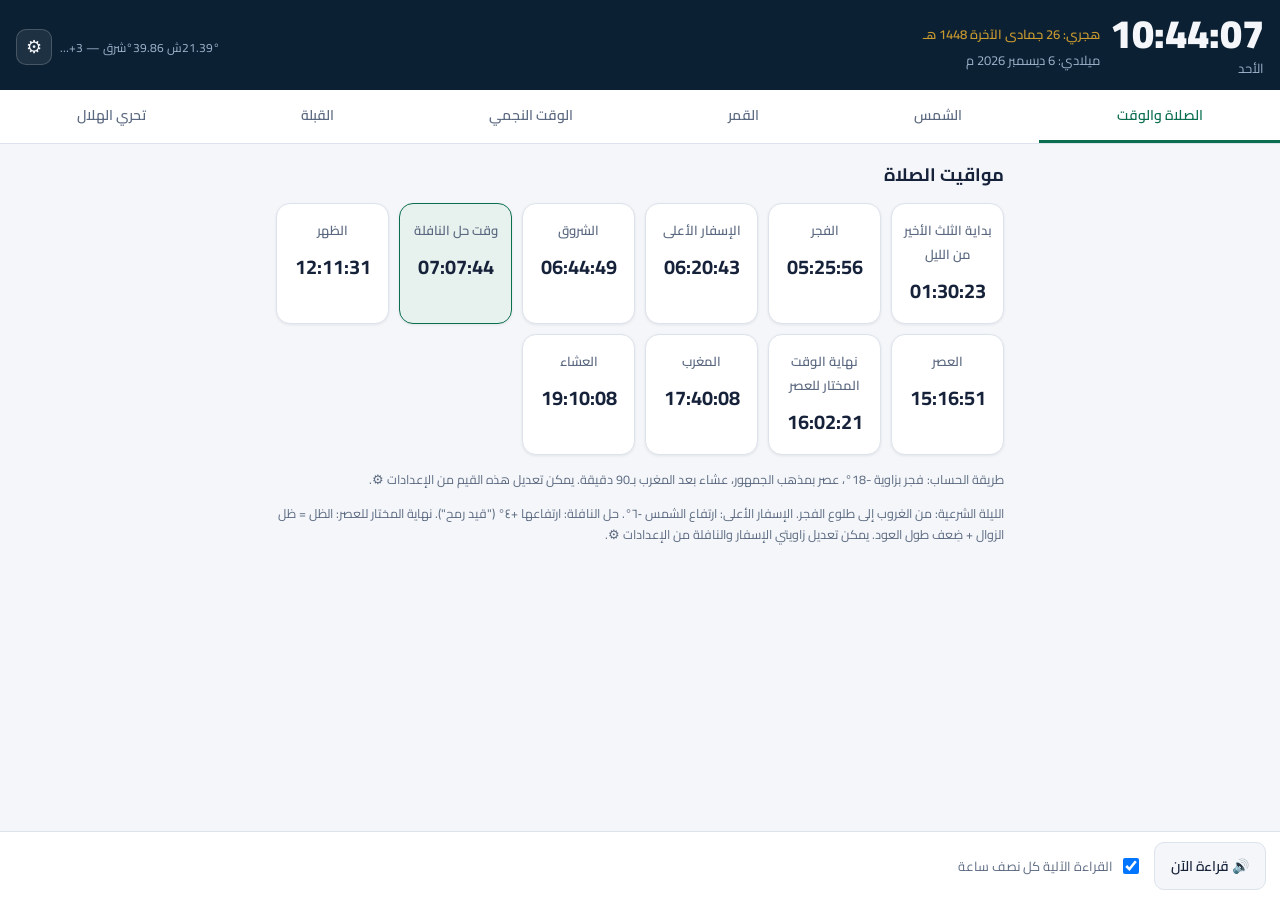
==== commit 9c06c744: "Add crescent-moon-sighting survey (Yallop + Odeh criteria) Requested by the user: a new "تحري الهلال" ====
--- a/index.html
+++ b/index.html
@@ -38,6 +38,7 @@
   <button class="tab-btn" data-tab="tab-moon" role="tab" aria-selected="false" data-i18n="tabs.moon">القمر</button>
   <button class="tab-btn" data-tab="tab-sidereal" role="tab" aria-selected="false" data-i18n="tabs.sidereal">الوقت النجمي</button>
   <button class="tab-btn" data-tab="tab-qibla" role="tab" aria-selected="false" data-i18n="tabs.qibla">القبلة</button>
+  <button class="tab-btn" data-tab="tab-crescent" role="tab" aria-selected="false" data-i18n="tabs.crescent">تحري الهلال</button>
 </nav>
 
 <main>
@@ -192,6 +193,24 @@
     <p class="hint" data-i18n="qibla.hint">سمت القبلة محسوب بالصيغة الكروية الدقيقة (دائرة عظمى)، لا بخط مستقيم على خريطة مسطَّحة. محاذاة الظل تعني أن ظل أي عمود عمودي يشير تماما نحو القبلة في تلك اللحظة؛ ومحاذاة الشمس تعني أنها هي نفسها في اتجاه القبلة تماما. قد لا تقع إحداهما أو كلتاهما في بعض الأيام بحسب خط العرض والفصل.</p>
   </section>
 
+  <section id="tab-crescent" class="tab-panel">
+    <h2 class="panel-title" data-i18n="crescent.panelTitle">تحري الهلال (معيارا يالوب وعودة)</h2>
+
+    <button id="btnRefreshCrescent" class="action-btn" data-i18n="crescent.refreshBtn">🔭 تحري الهلال الآن</button>
+
+    <div class="data-group">
+      <h3 data-i18n="crescent.summaryGroupTitle">ملخص المسح</h3>
+      <div class="kv"><span data-i18n="crescent.conjunctionLabel">لحظة الاقتران (جيومركزي) بالتوقيت المحلي</span><b data-f="crescent.conjunctionLocal">—</b></div>
+      <div class="kv"><span data-i18n="crescent.fatihLabel">يوم الفاتح (غرة الشهر الجديد)</span><b data-f="crescent.fatih">—</b></div>
+    </div>
+
+    <p class="hint" id="crescentStatusHint">—</p>
+
+    <div id="crescentDaysContainer" class="crescent-days"></div>
+
+    <p class="hint" data-i18n="crescent.hint">يبدأ المسح مساء يوم الاقتران الفلكي (الجيومركزي)، ويستمر إلى ثلاثة أيام بعد "يوم الرؤية"...</p>
+  </section>
+
 </main>
 
 <footer class="app-footer">
--- a/src/ui/styles.css
+++ b/src/ui/styles.css
@@ -300,6 +300,34 @@
 .radio-row { display: flex; gap: 16px; flex-wrap: wrap; margin-bottom: 10px; font-size: 13.5px; }
 .radio-row label { display: flex; align-items: center; gap: 6px; cursor: pointer; }
 .modal-actions { display: flex; gap: 10px; margin-top: 16px; }
+/* تحري الهلال: بطاقات أيام مسح يالوب/عودة (عدد متغيّر، تُبنى ديناميكيا - انظر render.js) */
+.crescent-days { display: flex; flex-direction: column; gap: 12px; margin-top: 12px; }
+.crescent-day {
+  background: var(--bg-elevated);
+  border: 1px solid var(--border);
+  border-radius: 14px;
+  padding: 12px 16px;
+  box-shadow: var(--card-shadow);
+}
+.crescent-day.both-visible { border-color: var(--accent); background: color-mix(in srgb, var(--accent) 8%, var(--bg-elevated)); }
+.crescent-day.frozen { border-style: dashed; opacity: .78; }
+.crescent-day-head { display: flex; align-items: center; justify-content: space-between; gap: 8px; flex-wrap: wrap; margin-bottom: 8px; padding-bottom: 6px; border-bottom: 1px dashed var(--border); }
+.crescent-day-date { font-weight: 700; font-size: 15px; }
+.crescent-day-badges { display: flex; gap: 6px; flex-wrap: wrap; }
+.crescent-badge {
+  font-size: 11px;
+  padding: 2px 9px;
+  border-radius: 999px;
+  background: var(--border);
+  color: var(--text-muted);
+  white-space: nowrap;
+}
+.crescent-badge.badge-sighting { background: var(--accent); color: var(--accent-contrast); }
+.crescent-badge.badge-frozen { background: transparent; border: 1px solid var(--text-muted); }
+.crescent-section-title { font-size: 12px; font-weight: 700; color: var(--accent); margin: 10px 0 4px; }
+.crescent-kv-grid { display: grid; grid-template-columns: repeat(auto-fit, minmax(150px, 1fr)); gap: 2px 14px; }
+.crescent-kv-grid .kv { padding: 3px 0; font-size: 13px; }
+
 .hidden { display: none !important; }
 
 @media (max-width: 420px) {
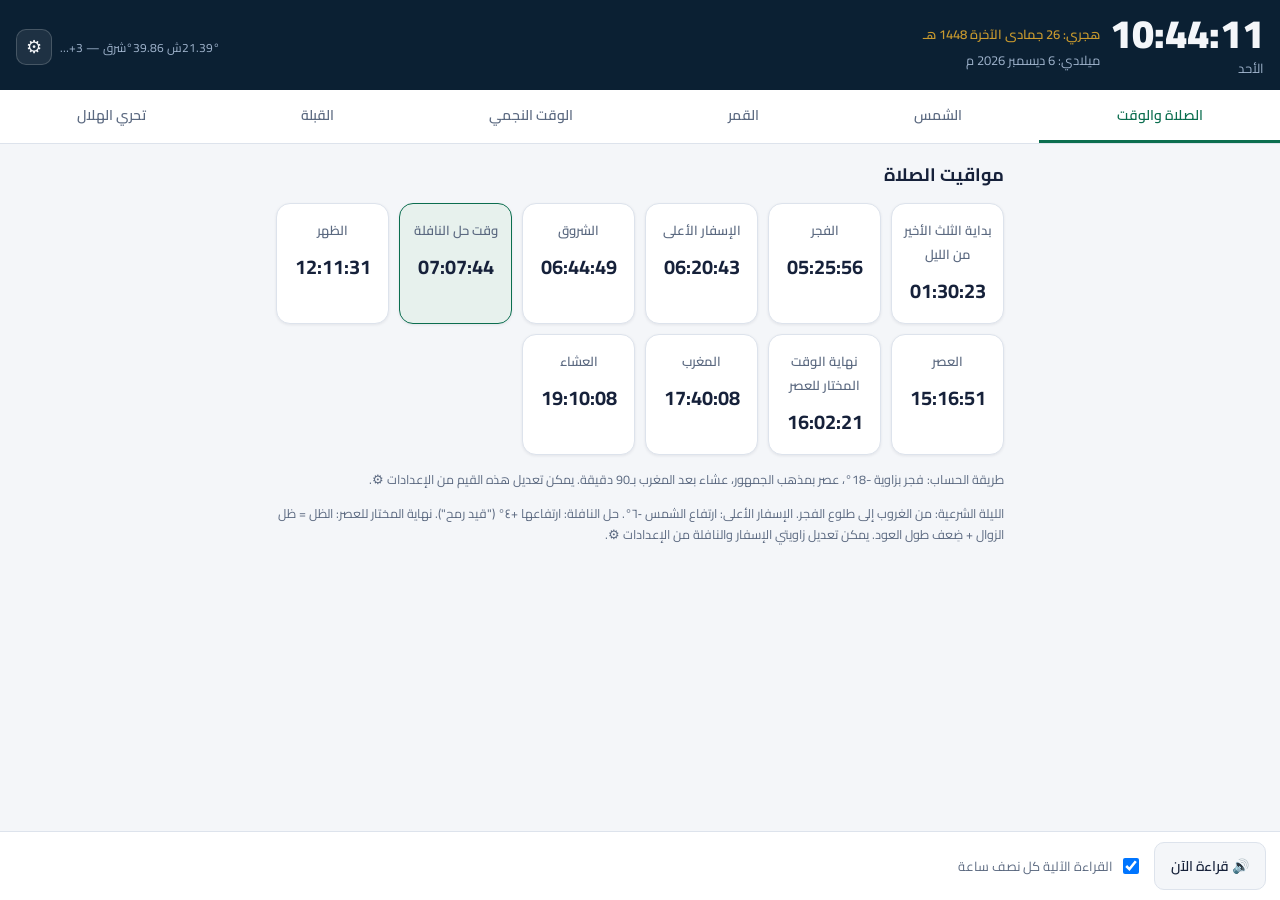
==== commit 38d16ed5: "Add surveyed Hijri month and weekday names to crescent survey Follows the user's stated survey conve" ====
--- a/index.html
+++ b/index.html
@@ -201,6 +201,7 @@
     <div class="data-group">
       <h3 data-i18n="crescent.summaryGroupTitle">ملخص المسح</h3>
       <div class="kv"><span data-i18n="crescent.conjunctionLabel">لحظة الاقتران (جيومركزي) بالتوقيت المحلي</span><b data-f="crescent.conjunctionLocal">—</b></div>
+      <div class="kv"><span data-i18n="crescent.surveyedHijriMonthLabel">الشهر الهجري المستطلع</span><b data-f="crescent.surveyedHijriMonth">—</b></div>
       <div class="kv"><span data-i18n="crescent.fatihLabel">يوم الفاتح (غرة الشهر الجديد)</span><b data-f="crescent.fatih">—</b></div>
     </div>
 
--- a/src/ui/styles.css
+++ b/src/ui/styles.css
@@ -310,7 +310,6 @@
   box-shadow: var(--card-shadow);
 }
 .crescent-day.both-visible { border-color: var(--accent); background: color-mix(in srgb, var(--accent) 8%, var(--bg-elevated)); }
-.crescent-day.frozen { border-style: dashed; opacity: .78; }
 .crescent-day-head { display: flex; align-items: center; justify-content: space-between; gap: 8px; flex-wrap: wrap; margin-bottom: 8px; padding-bottom: 6px; border-bottom: 1px dashed var(--border); }
 .crescent-day-date { font-weight: 700; font-size: 15px; }
 .crescent-day-badges { display: flex; gap: 6px; flex-wrap: wrap; }
@@ -323,7 +322,6 @@
   white-space: nowrap;
 }
 .crescent-badge.badge-sighting { background: var(--accent); color: var(--accent-contrast); }
-.crescent-badge.badge-frozen { background: transparent; border: 1px solid var(--text-muted); }
 .crescent-section-title { font-size: 12px; font-weight: 700; color: var(--accent); margin: 10px 0 4px; }
 .crescent-kv-grid { display: grid; grid-template-columns: repeat(auto-fit, minmax(150px, 1fr)); gap: 2px 14px; }
 .crescent-kv-grid .kv { padding: 3px 0; font-size: 13px; }
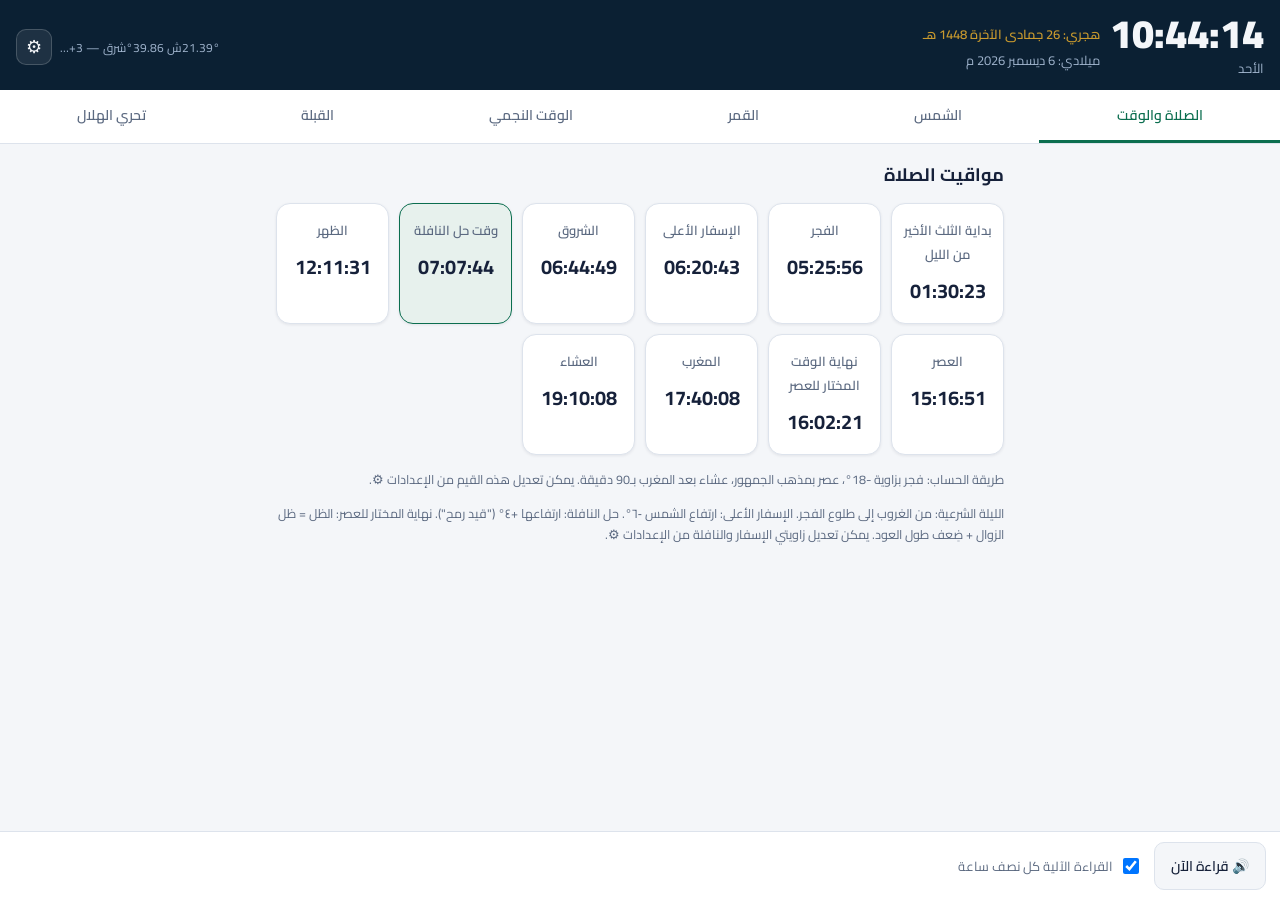
==== commit da31f3f7: "Add Moon horizontal parallax and apparent semi-diameter Both new fields are geocentric and distance-" ====
--- a/index.html
+++ b/index.html
@@ -154,6 +154,8 @@
       <div class="kv"><span data-i18n="moon.elongLabel">المطال (عن الشمس)</span><b data-f="moon.elong">—</b></div>
       <div class="kv"><span data-i18n="moon.ageLabel">العمر</span><b data-f="moon.age">—</b></div>
       <div class="kv"><span data-i18n="common.distFromEarth">البعد عن الأرض</span><b data-f="moon.dist">—</b></div>
+      <div class="kv"><span data-i18n="moon.parallaxLabel">اختلاف المنظر الأفقي</span><b data-f="moon.parallax">—</b></div>
+      <div class="kv"><span data-i18n="moon.semiDiameterLabel">نصف القطر الظاهري</span><b data-f="moon.semiDiameter">—</b></div>
       <div class="kv"><span data-i18n="moon.phaseLabel">الطور الحالي</span><b data-f="moon.phase">—</b></div>
       <div class="kv"><span data-i18n="moon.illumLabel">نسبة الإضاءة</span><b data-f="moon.illum">—</b></div>
     </div>
